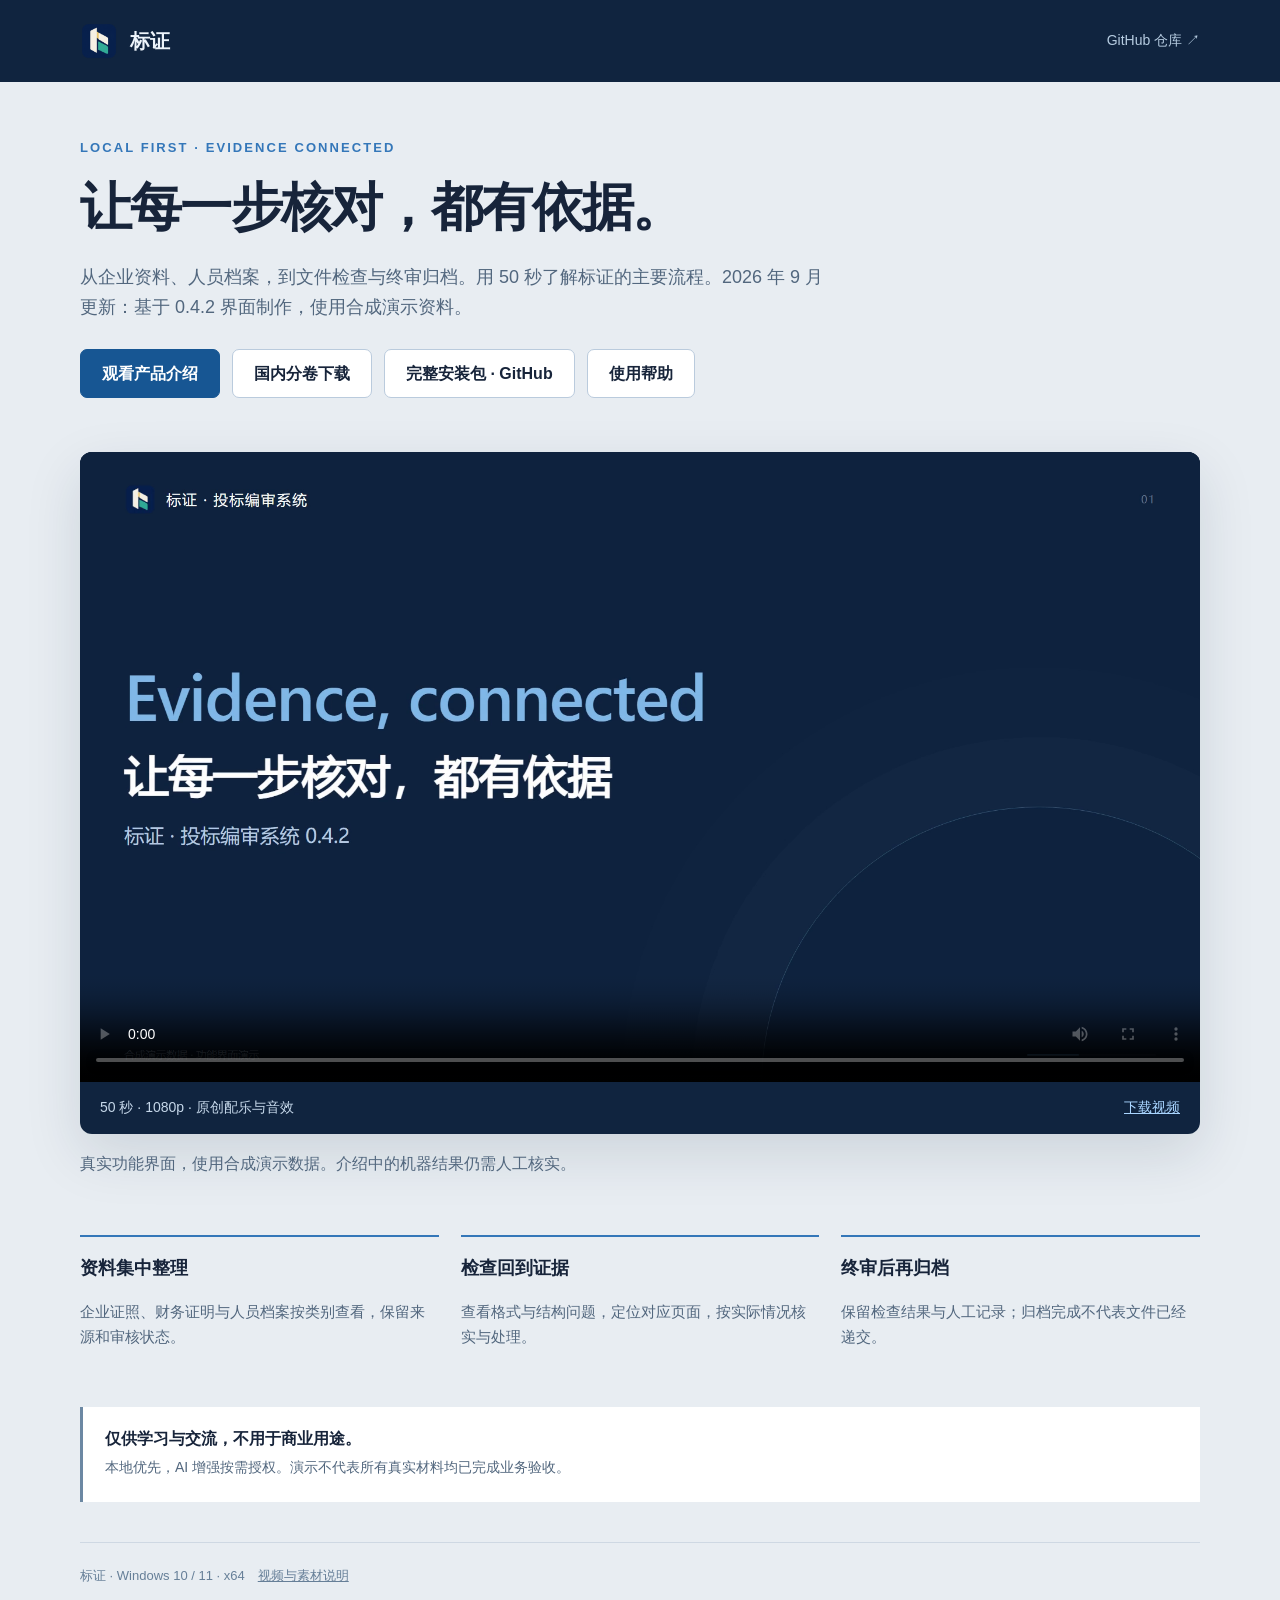
==== index.html @ eac9a033 "docs: refresh 0.4.2 screenshots and branded product video" ====
<!doctype html>
<html lang="zh-CN"><head><meta charset="utf-8"><meta name="viewport" content="width=device-width,initial-scale=1"><meta name="description" content="标证：本地优先的资料整理与质量核对工具。观看50秒产品介绍，了解真实界面与主要流程。"><meta name="theme-color" content="#10243f"><title>标证 · 产品介绍</title><link rel="icon" href="videos/logo.png"><style>
*{box-sizing:border-box}body{margin:0;background:#e8edf2;color:#17243a;font:16px/1.7 "Microsoft YaHei UI","PingFang SC",sans-serif}a{color:inherit}header{background:#10243f;color:#edf4fb}nav,main,footer{width:min(1120px,calc(100% - 40px));margin:auto}nav{display:flex;align-items:center;justify-content:space-between;padding:22px 0;gap:16px}nav strong{display:flex;align-items:center;gap:12px;font-size:20px}nav img{width:38px;height:38px}nav a{font-size:14px;color:#b6cce1;text-decoration:none}.hero{padding:55px 0 28px}.eyebrow{font-size:13px;letter-spacing:.16em;color:#3477b9;font-weight:700}h1{font-size:clamp(30px,5vw,52px);line-height:1.3;letter-spacing:-.035em;margin:15px 0 20px}p{color:#52677e}.hero p{max-width:760px;font-size:18px}.actions{display:flex;flex-wrap:wrap;gap:12px;margin:26px 0}.button{display:inline-block;text-decoration:none;border:1px solid #bacbdd;border-radius:7px;padding:10px 21px;font-weight:600;background:white}.primary{background:#175693;border-color:#175693;color:white}.player{background:#10243f;border-radius:12px;overflow:hidden;box-shadow:0 20px 55px #10243f20}video{display:block;width:100%;aspect-ratio:16/9;background:#10243f}.caption{display:flex;justify-content:space-between;gap:12px;flex-wrap:wrap;padding:14px 20px;color:#c6d8ea;font-size:14px}.caption a{color:#a9d5ff}h2{font-size:24px;margin:0 0 8px}.features{display:grid;grid-template-columns:repeat(3,1fr);gap:22px;padding:42px 0}.features article{border-top:2px solid #3477b9;padding-top:16px}.features h3{font-size:18px;margin:0}.features p{font-size:15px}.notice{background:white;border-left:3px solid #6c88a3;padding:18px 22px;margin-bottom:40px}.notice p{margin:4px 0;font-size:14px}footer{padding:22px 0 35px;border-top:1px solid #ced8e3;font-size:13px;color:#667f98}a:focus-visible,video:focus-visible{outline:3px solid #e6953d;outline-offset:4px}@media(max-width:650px){nav,main,footer{width:calc(100% - 28px)}.hero{padding-top:30px}.features{grid-template-columns:1fr;gap:14px}.caption{padding:12px}.hero p{font-size:16px}.actions .button{padding:9px 15px}nav strong{font-size:18px}}
</style></head><body><header><nav><strong><img src="videos/logo.png" alt="">标证</strong><a href="https://github.com/yaoyouzhong/Bidding-releases">GitHub 仓库 ↗</a></nav></header><main><section class="hero"><div class="eyebrow">LOCAL FIRST · EVIDENCE CONNECTED</div><h1>让每一步核对，都有依据。</h1><p>从企业资料、人员档案，到文件检查与终审归档。用 50 秒了解标证的主要流程。2026 年 9 月更新：基于 0.4.2 界面制作，使用合成演示资料。</p><div class="actions"><a class="button primary" href="#film">观看产品介绍</a><a class="button" href="https://gitee.com/yaoyouzhong/Bidding-releases/releases/tag/v0.4.2">国内分卷下载</a><a class="button" href="https://github.com/yaoyouzhong/Bidding-releases/releases/latest">完整安装包 · GitHub</a><a class="button" href="https://github.com/yaoyouzhong/Bidding-releases/blob/main/HELP.md">使用帮助</a></div></section><section aria-label="产品宣传片" id="film"><div class="player"><video controls playsinline preload="metadata" poster="videos/poster-0.4.2.png" aria-label="标证50秒产品宣传片"><source src="videos/biaoshu-intro-0.4.2.mp4" type="video/mp4">浏览器暂不支持播放，请使用下方下载链接。</video><div class="caption"><span>50 秒 · 1080p · 原创配乐与音效</span><a href="videos/biaoshu-intro-0.4.2.mp4" download>下载视频</a></div></div><p>真实功能界面，使用合成演示数据。介绍中的机器结果仍需人工核实。</p></section><section class="features" aria-label="主要功能"><article><h3>资料集中整理</h3><p>企业证照、财务证明与人员档案按类别查看，保留来源和审核状态。</p></article><article><h3>检查回到证据</h3><p>查看格式与结构问题，定位对应页面，按实际情况核实与处理。</p></article><article><h3>终审后再归档</h3><p>保留检查结果与人工记录；归档完成不代表文件已经递交。</p></article></section><aside class="notice"><strong>仅供学习与交流，不用于商业用途。</strong><p>本地优先，AI 增强按需授权。演示不代表所有真实材料均已完成业务验收。</p></aside></main><footer>标证 · Windows 10 / 11 · x64　<a href="videos/SOURCES.md">视频与素材说明</a></footer></body></html>
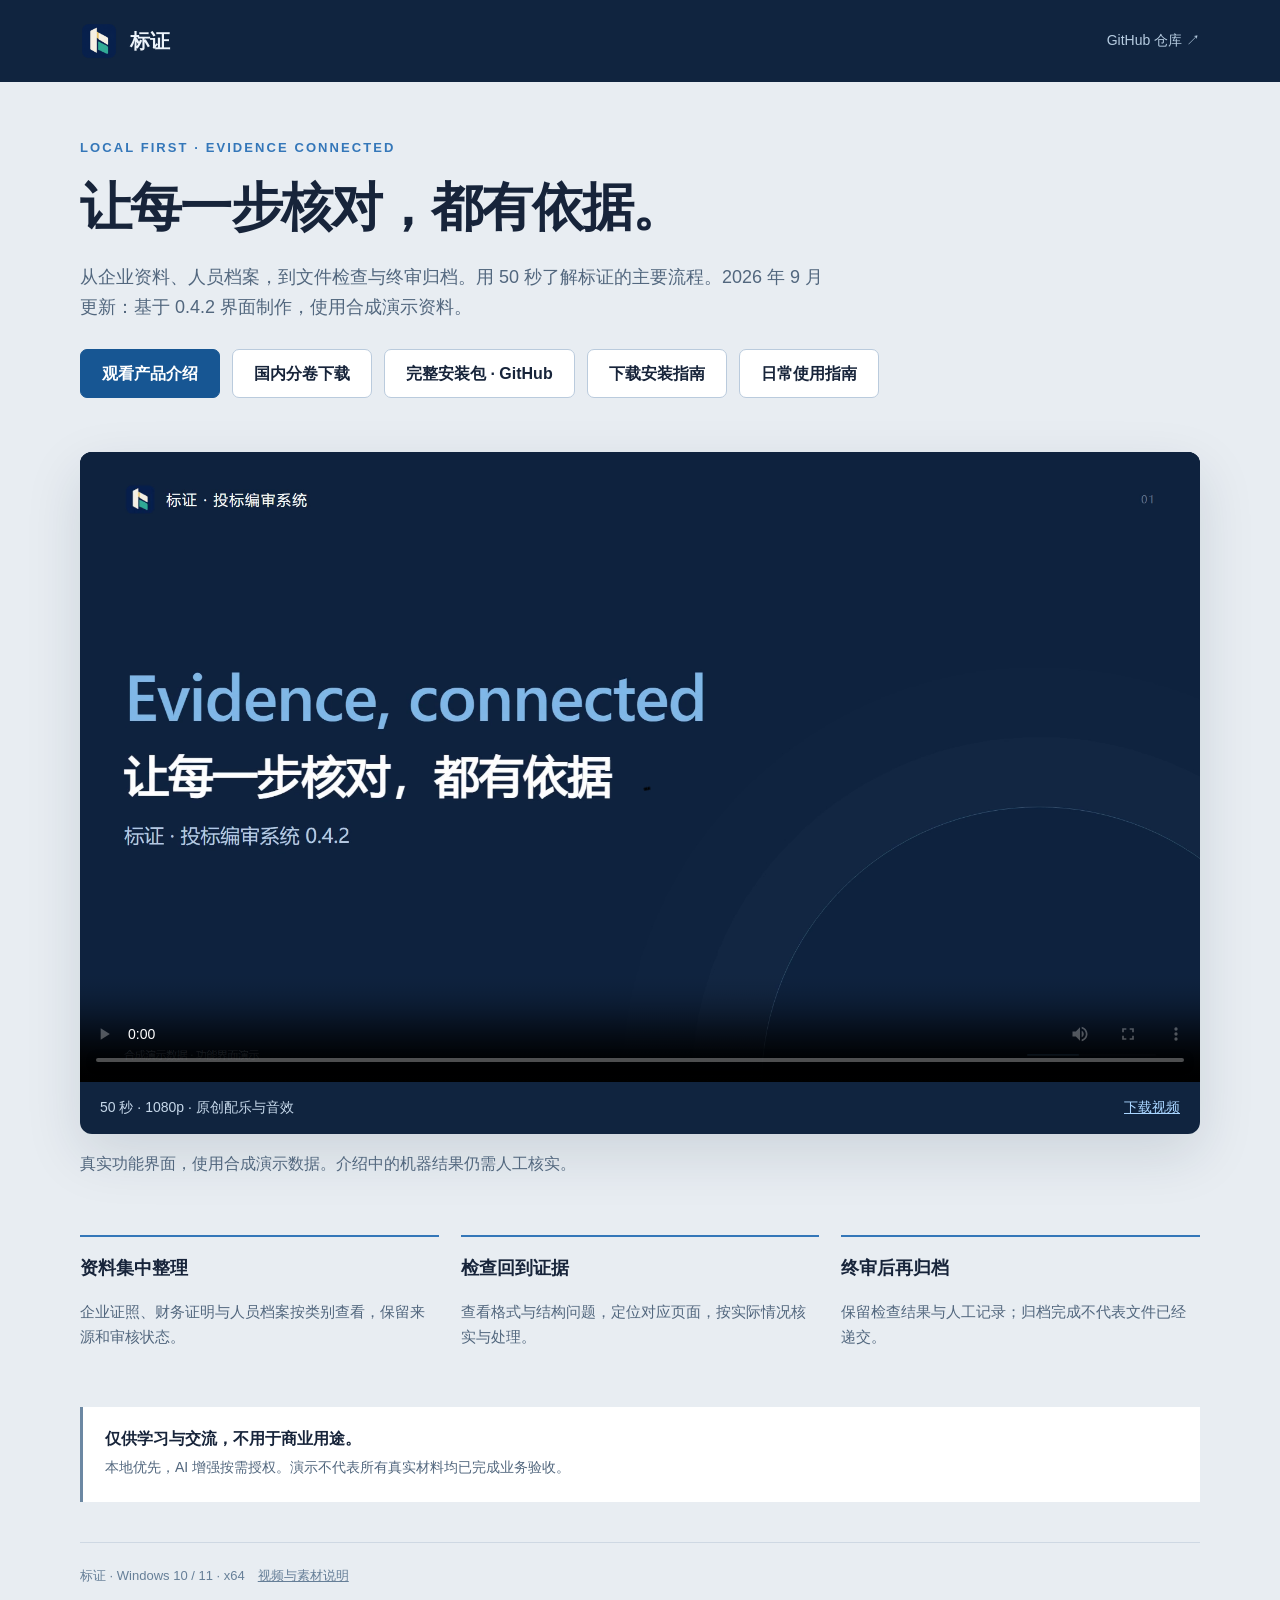
==== commit 2d2daa00: "docs: add illustrated installation and daily-use guides" ====
--- a/index.html
+++ b/index.html
@@ -1,4 +1,4 @@
 <!doctype html>
 <html lang="zh-CN"><head><meta charset="utf-8"><meta name="viewport" content="width=device-width,initial-scale=1"><meta name="description" content="标证：本地优先的资料整理与质量核对工具。观看50秒产品介绍，了解真实界面与主要流程。"><meta name="theme-color" content="#10243f"><title>标证 · 产品介绍</title><link rel="icon" href="videos/logo.png"><style>
 *{box-sizing:border-box}body{margin:0;background:#e8edf2;color:#17243a;font:16px/1.7 "Microsoft YaHei UI","PingFang SC",sans-serif}a{color:inherit}header{background:#10243f;color:#edf4fb}nav,main,footer{width:min(1120px,calc(100% - 40px));margin:auto}nav{display:flex;align-items:center;justify-content:space-between;padding:22px 0;gap:16px}nav strong{display:flex;align-items:center;gap:12px;font-size:20px}nav img{width:38px;height:38px}nav a{font-size:14px;color:#b6cce1;text-decoration:none}.hero{padding:55px 0 28px}.eyebrow{font-size:13px;letter-spacing:.16em;color:#3477b9;font-weight:700}h1{font-size:clamp(30px,5vw,52px);line-height:1.3;letter-spacing:-.035em;margin:15px 0 20px}p{color:#52677e}.hero p{max-width:760px;font-size:18px}.actions{display:flex;flex-wrap:wrap;gap:12px;margin:26px 0}.button{display:inline-block;text-decoration:none;border:1px solid #bacbdd;border-radius:7px;padding:10px 21px;font-weight:600;background:white}.primary{background:#175693;border-color:#175693;color:white}.player{background:#10243f;border-radius:12px;overflow:hidden;box-shadow:0 20px 55px #10243f20}video{display:block;width:100%;aspect-ratio:16/9;background:#10243f}.caption{display:flex;justify-content:space-between;gap:12px;flex-wrap:wrap;padding:14px 20px;color:#c6d8ea;font-size:14px}.caption a{color:#a9d5ff}h2{font-size:24px;margin:0 0 8px}.features{display:grid;grid-template-columns:repeat(3,1fr);gap:22px;padding:42px 0}.features article{border-top:2px solid #3477b9;padding-top:16px}.features h3{font-size:18px;margin:0}.features p{font-size:15px}.notice{background:white;border-left:3px solid #6c88a3;padding:18px 22px;margin-bottom:40px}.notice p{margin:4px 0;font-size:14px}footer{padding:22px 0 35px;border-top:1px solid #ced8e3;font-size:13px;color:#667f98}a:focus-visible,video:focus-visible{outline:3px solid #e6953d;outline-offset:4px}@media(max-width:650px){nav,main,footer{width:calc(100% - 28px)}.hero{padding-top:30px}.features{grid-template-columns:1fr;gap:14px}.caption{padding:12px}.hero p{font-size:16px}.actions .button{padding:9px 15px}nav strong{font-size:18px}}
-</style></head><body><header><nav><strong><img src="videos/logo.png" alt="">标证</strong><a href="https://github.com/yaoyouzhong/Bidding-releases">GitHub 仓库 ↗</a></nav></header><main><section class="hero"><div class="eyebrow">LOCAL FIRST · EVIDENCE CONNECTED</div><h1>让每一步核对，都有依据。</h1><p>从企业资料、人员档案，到文件检查与终审归档。用 50 秒了解标证的主要流程。2026 年 9 月更新：基于 0.4.2 界面制作，使用合成演示资料。</p><div class="actions"><a class="button primary" href="#film">观看产品介绍</a><a class="button" href="https://gitee.com/yaoyouzhong/Bidding-releases/releases/tag/v0.4.2">国内分卷下载</a><a class="button" href="https://github.com/yaoyouzhong/Bidding-releases/releases/latest">完整安装包 · GitHub</a><a class="button" href="https://github.com/yaoyouzhong/Bidding-releases/blob/main/HELP.md">使用帮助</a></div></section><section aria-label="产品宣传片" id="film"><div class="player"><video controls playsinline preload="metadata" poster="videos/poster-0.4.2.png" aria-label="标证50秒产品宣传片"><source src="videos/biaoshu-intro-0.4.2.mp4" type="video/mp4">浏览器暂不支持播放，请使用下方下载链接。</video><div class="caption"><span>50 秒 · 1080p · 原创配乐与音效</span><a href="videos/biaoshu-intro-0.4.2.mp4" download>下载视频</a></div></div><p>真实功能界面，使用合成演示数据。介绍中的机器结果仍需人工核实。</p></section><section class="features" aria-label="主要功能"><article><h3>资料集中整理</h3><p>企业证照、财务证明与人员档案按类别查看，保留来源和审核状态。</p></article><article><h3>检查回到证据</h3><p>查看格式与结构问题，定位对应页面，按实际情况核实与处理。</p></article><article><h3>终审后再归档</h3><p>保留检查结果与人工记录；归档完成不代表文件已经递交。</p></article></section><aside class="notice"><strong>仅供学习与交流，不用于商业用途。</strong><p>本地优先，AI 增强按需授权。演示不代表所有真实材料均已完成业务验收。</p></aside></main><footer>标证 · Windows 10 / 11 · x64　<a href="videos/SOURCES.md">视频与素材说明</a></footer></body></html>+</style></head><body><header><nav><strong><img src="videos/logo.png" alt="">标证</strong><a href="https://github.com/yaoyouzhong/Bidding-releases">GitHub 仓库 ↗</a></nav></header><main><section class="hero"><div class="eyebrow">LOCAL FIRST · EVIDENCE CONNECTED</div><h1>让每一步核对，都有依据。</h1><p>从企业资料、人员档案，到文件检查与终审归档。用 50 秒了解标证的主要流程。2026 年 9 月更新：基于 0.4.2 界面制作，使用合成演示资料。</p><div class="actions"><a class="button primary" href="#film">观看产品介绍</a><a class="button" href="https://gitee.com/yaoyouzhong/Bidding-releases/releases/tag/v0.4.2">国内分卷下载</a><a class="button" href="https://github.com/yaoyouzhong/Bidding-releases/releases/latest">完整安装包 · GitHub</a><a class="button" href="guides/installation-guide.html">下载安装指南</a><a class="button" href="guides/daily-use-guide.html">日常使用指南</a></div></section><section aria-label="产品宣传片" id="film"><div class="player"><video controls playsinline preload="metadata" poster="videos/poster-0.4.2.png" aria-label="标证50秒产品宣传片"><source src="videos/biaoshu-intro-0.4.2.mp4" type="video/mp4">浏览器暂不支持播放，请使用下方下载链接。</video><div class="caption"><span>50 秒 · 1080p · 原创配乐与音效</span><a href="videos/biaoshu-intro-0.4.2.mp4" download>下载视频</a></div></div><p>真实功能界面，使用合成演示数据。介绍中的机器结果仍需人工核实。</p></section><section class="features" aria-label="主要功能"><article><h3>资料集中整理</h3><p>企业证照、财务证明与人员档案按类别查看，保留来源和审核状态。</p></article><article><h3>检查回到证据</h3><p>查看格式与结构问题，定位对应页面，按实际情况核实与处理。</p></article><article><h3>终审后再归档</h3><p>保留检查结果与人工记录；归档完成不代表文件已经递交。</p></article></section><aside class="notice"><strong>仅供学习与交流，不用于商业用途。</strong><p>本地优先，AI 增强按需授权。演示不代表所有真实材料均已完成业务验收。</p></aside></main><footer>标证 · Windows 10 / 11 · x64　<a href="videos/SOURCES.md">视频与素材说明</a></footer></body></html>
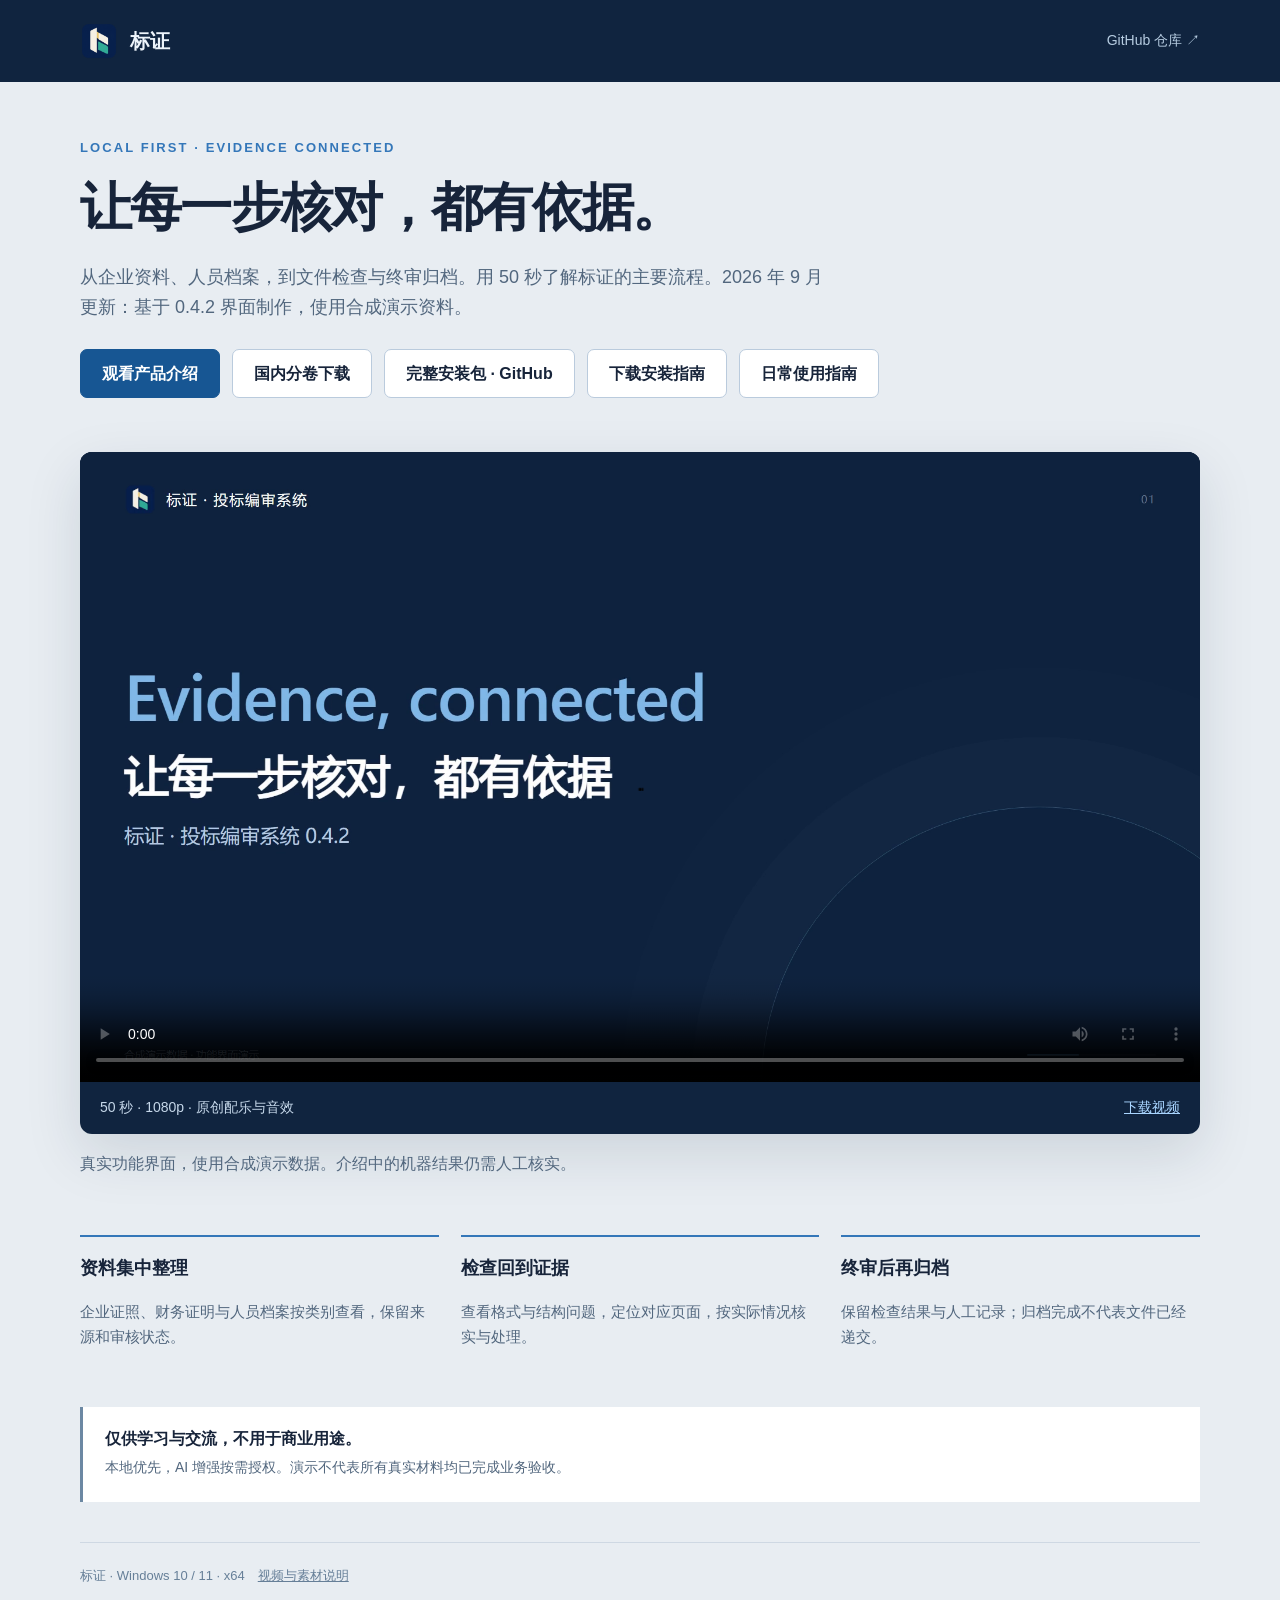
==== commit ad82b00d: "docs: point manual installation to v0.4.3" ====
--- a/index.html
+++ b/index.html
@@ -1,4 +1,4 @@
 <!doctype html>
 <html lang="zh-CN"><head><meta charset="utf-8"><meta name="viewport" content="width=device-width,initial-scale=1"><meta name="description" content="标证：本地优先的资料整理与质量核对工具。观看50秒产品介绍，了解真实界面与主要流程。"><meta name="theme-color" content="#10243f"><title>标证 · 产品介绍</title><link rel="icon" href="videos/logo.png"><style>
 *{box-sizing:border-box}body{margin:0;background:#e8edf2;color:#17243a;font:16px/1.7 "Microsoft YaHei UI","PingFang SC",sans-serif}a{color:inherit}header{background:#10243f;color:#edf4fb}nav,main,footer{width:min(1120px,calc(100% - 40px));margin:auto}nav{display:flex;align-items:center;justify-content:space-between;padding:22px 0;gap:16px}nav strong{display:flex;align-items:center;gap:12px;font-size:20px}nav img{width:38px;height:38px}nav a{font-size:14px;color:#b6cce1;text-decoration:none}.hero{padding:55px 0 28px}.eyebrow{font-size:13px;letter-spacing:.16em;color:#3477b9;font-weight:700}h1{font-size:clamp(30px,5vw,52px);line-height:1.3;letter-spacing:-.035em;margin:15px 0 20px}p{color:#52677e}.hero p{max-width:760px;font-size:18px}.actions{display:flex;flex-wrap:wrap;gap:12px;margin:26px 0}.button{display:inline-block;text-decoration:none;border:1px solid #bacbdd;border-radius:7px;padding:10px 21px;font-weight:600;background:white}.primary{background:#175693;border-color:#175693;color:white}.player{background:#10243f;border-radius:12px;overflow:hidden;box-shadow:0 20px 55px #10243f20}video{display:block;width:100%;aspect-ratio:16/9;background:#10243f}.caption{display:flex;justify-content:space-between;gap:12px;flex-wrap:wrap;padding:14px 20px;color:#c6d8ea;font-size:14px}.caption a{color:#a9d5ff}h2{font-size:24px;margin:0 0 8px}.features{display:grid;grid-template-columns:repeat(3,1fr);gap:22px;padding:42px 0}.features article{border-top:2px solid #3477b9;padding-top:16px}.features h3{font-size:18px;margin:0}.features p{font-size:15px}.notice{background:white;border-left:3px solid #6c88a3;padding:18px 22px;margin-bottom:40px}.notice p{margin:4px 0;font-size:14px}footer{padding:22px 0 35px;border-top:1px solid #ced8e3;font-size:13px;color:#667f98}a:focus-visible,video:focus-visible{outline:3px solid #e6953d;outline-offset:4px}@media(max-width:650px){nav,main,footer{width:calc(100% - 28px)}.hero{padding-top:30px}.features{grid-template-columns:1fr;gap:14px}.caption{padding:12px}.hero p{font-size:16px}.actions .button{padding:9px 15px}nav strong{font-size:18px}}
-</style></head><body><header><nav><strong><img src="videos/logo.png" alt="">标证</strong><a href="https://github.com/yaoyouzhong/Bidding-releases">GitHub 仓库 ↗</a></nav></header><main><section class="hero"><div class="eyebrow">LOCAL FIRST · EVIDENCE CONNECTED</div><h1>让每一步核对，都有依据。</h1><p>从企业资料、人员档案，到文件检查与终审归档。用 50 秒了解标证的主要流程。2026 年 9 月更新：基于 0.4.2 界面制作，使用合成演示资料。</p><div class="actions"><a class="button primary" href="#film">观看产品介绍</a><a class="button" href="https://gitee.com/yaoyouzhong/Bidding-releases/releases/tag/v0.4.2">国内分卷下载</a><a class="button" href="https://github.com/yaoyouzhong/Bidding-releases/releases/latest">完整安装包 · GitHub</a><a class="button" href="guides/installation-guide.html">下载安装指南</a><a class="button" href="guides/daily-use-guide.html">日常使用指南</a></div></section><section aria-label="产品宣传片" id="film"><div class="player"><video controls playsinline preload="metadata" poster="videos/poster-0.4.2.png" aria-label="标证50秒产品宣传片"><source src="videos/biaoshu-intro-0.4.2.mp4" type="video/mp4">浏览器暂不支持播放，请使用下方下载链接。</video><div class="caption"><span>50 秒 · 1080p · 原创配乐与音效</span><a href="videos/biaoshu-intro-0.4.2.mp4" download>下载视频</a></div></div><p>真实功能界面，使用合成演示数据。介绍中的机器结果仍需人工核实。</p></section><section class="features" aria-label="主要功能"><article><h3>资料集中整理</h3><p>企业证照、财务证明与人员档案按类别查看，保留来源和审核状态。</p></article><article><h3>检查回到证据</h3><p>查看格式与结构问题，定位对应页面，按实际情况核实与处理。</p></article><article><h3>终审后再归档</h3><p>保留检查结果与人工记录；归档完成不代表文件已经递交。</p></article></section><aside class="notice"><strong>仅供学习与交流，不用于商业用途。</strong><p>本地优先，AI 增强按需授权。演示不代表所有真实材料均已完成业务验收。</p></aside></main><footer>标证 · Windows 10 / 11 · x64　<a href="videos/SOURCES.md">视频与素材说明</a></footer></body></html>+</style></head><body><header><nav><strong><img src="videos/logo.png" alt="">标证</strong><a href="https://github.com/yaoyouzhong/Bidding-releases">GitHub 仓库 ↗</a></nav></header><main><section class="hero"><div class="eyebrow">LOCAL FIRST · EVIDENCE CONNECTED</div><h1>让每一步核对，都有依据。</h1><p>从企业资料、人员档案，到文件检查与终审归档。用 50 秒了解标证的主要流程。2026 年 9 月更新：基于 0.4.2 界面制作，使用合成演示资料。</p><div class="actions"><a class="button primary" href="#film">观看产品介绍</a><a class="button" href="https://gitee.com/yaoyouzhong/Bidding-releases/releases/tag/v0.4.3">国内分卷下载</a><a class="button" href="https://github.com/yaoyouzhong/Bidding-releases/releases/latest">完整安装包 · GitHub</a><a class="button" href="guides/installation-guide.html">下载安装指南</a><a class="button" href="guides/daily-use-guide.html">日常使用指南</a></div></section><section aria-label="产品宣传片" id="film"><div class="player"><video controls playsinline preload="metadata" poster="videos/poster-0.4.2.png" aria-label="标证50秒产品宣传片"><source src="videos/biaoshu-intro-0.4.2.mp4" type="video/mp4">浏览器暂不支持播放，请使用下方下载链接。</video><div class="caption"><span>50 秒 · 1080p · 原创配乐与音效</span><a href="videos/biaoshu-intro-0.4.2.mp4" download>下载视频</a></div></div><p>真实功能界面，使用合成演示数据。介绍中的机器结果仍需人工核实。</p></section><section class="features" aria-label="主要功能"><article><h3>资料集中整理</h3><p>企业证照、财务证明与人员档案按类别查看，保留来源和审核状态。</p></article><article><h3>检查回到证据</h3><p>查看格式与结构问题，定位对应页面，按实际情况核实与处理。</p></article><article><h3>终审后再归档</h3><p>保留检查结果与人工记录；归档完成不代表文件已经递交。</p></article></section><aside class="notice"><strong>仅供学习与交流，不用于商业用途。</strong><p>本地优先，AI 增强按需授权。演示不代表所有真实材料均已完成业务验收。</p></aside></main><footer>标证 · Windows 10 / 11 · x64　<a href="videos/SOURCES.md">视频与素材说明</a></footer></body></html>
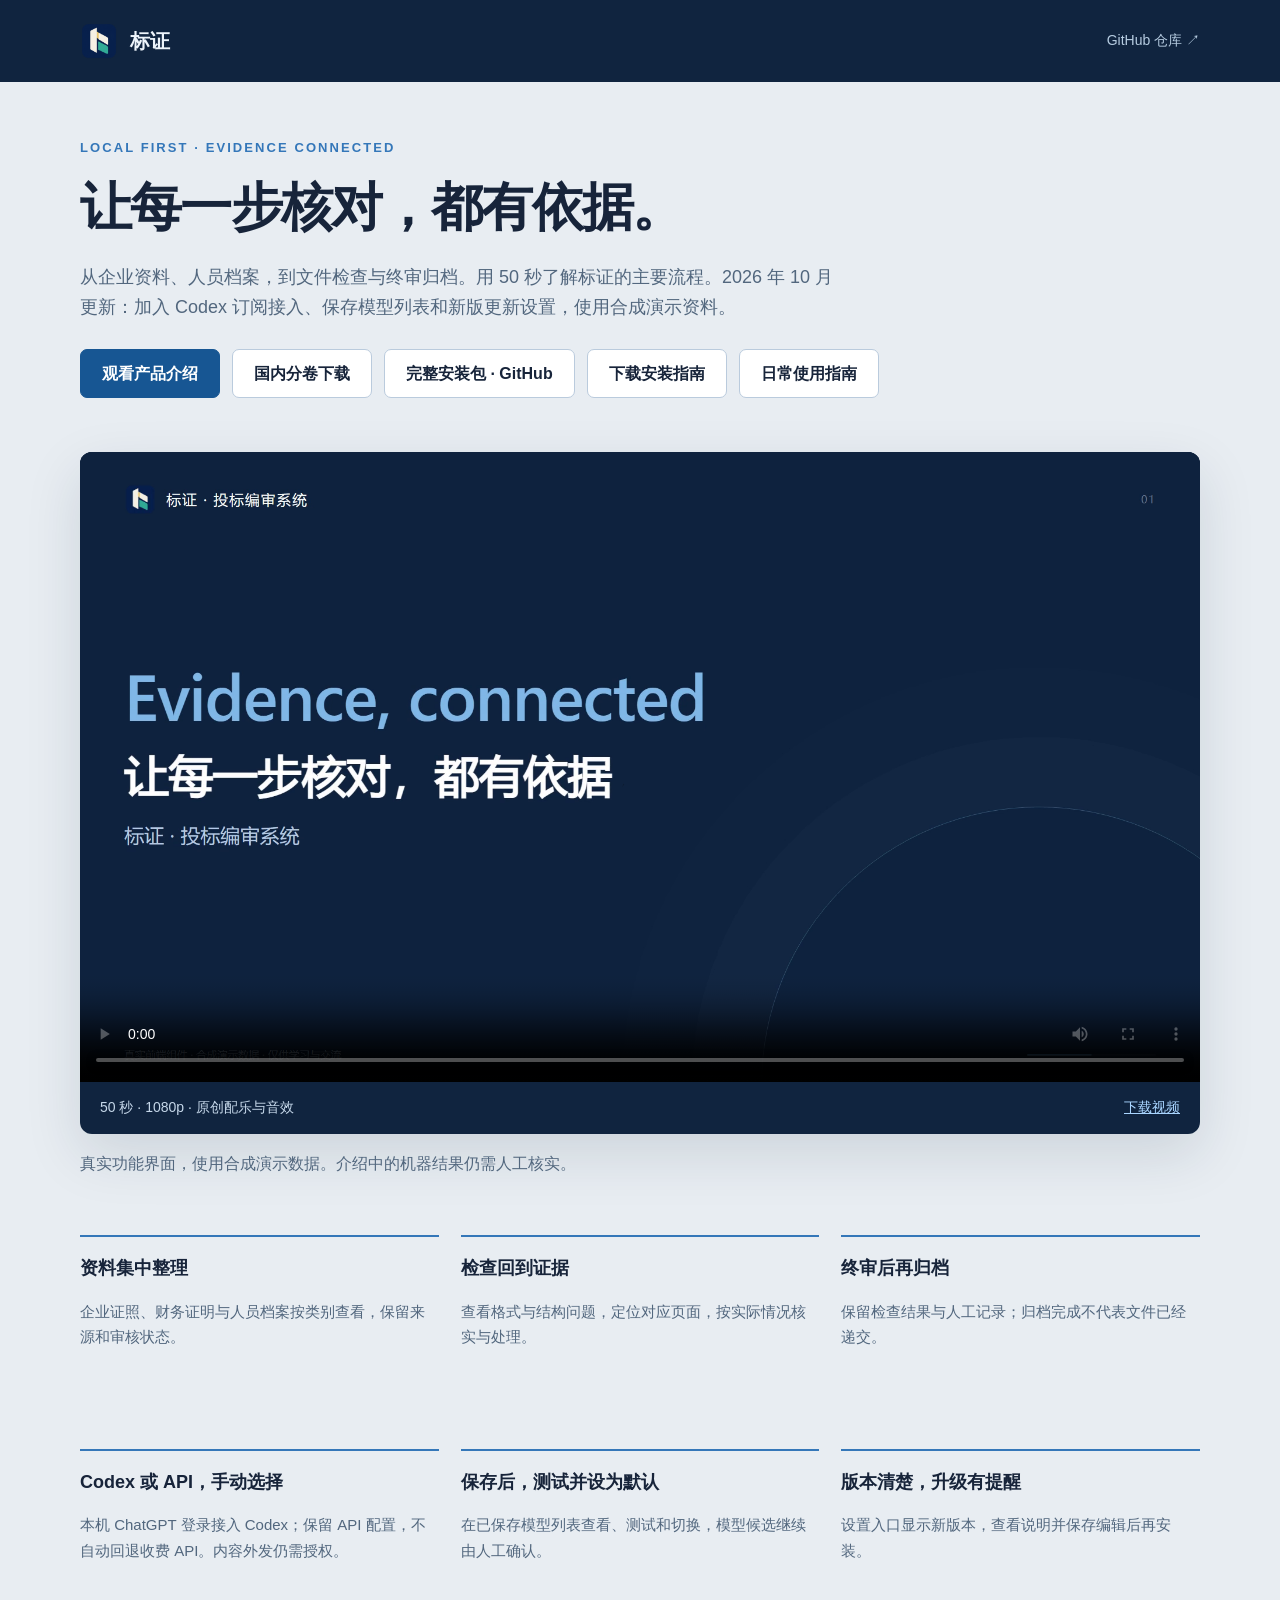
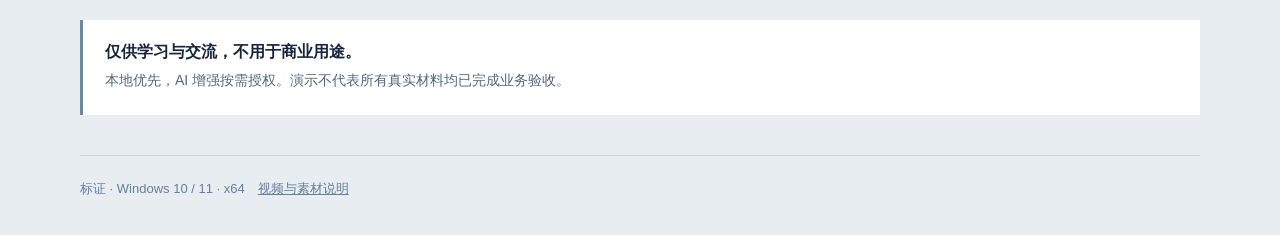
==== commit aac813a6: "docs: publish 0.4.6 guides, Codex screenshots and overview" ====
--- a/index.html
+++ b/index.html
@@ -1,4 +1,4 @@
 <!doctype html>
 <html lang="zh-CN"><head><meta charset="utf-8"><meta name="viewport" content="width=device-width,initial-scale=1"><meta name="description" content="标证：本地优先的资料整理与质量核对工具。观看50秒产品介绍，了解真实界面与主要流程。"><meta name="theme-color" content="#10243f"><title>标证 · 产品介绍</title><link rel="icon" href="videos/logo.png"><style>
 *{box-sizing:border-box}body{margin:0;background:#e8edf2;color:#17243a;font:16px/1.7 "Microsoft YaHei UI","PingFang SC",sans-serif}a{color:inherit}header{background:#10243f;color:#edf4fb}nav,main,footer{width:min(1120px,calc(100% - 40px));margin:auto}nav{display:flex;align-items:center;justify-content:space-between;padding:22px 0;gap:16px}nav strong{display:flex;align-items:center;gap:12px;font-size:20px}nav img{width:38px;height:38px}nav a{font-size:14px;color:#b6cce1;text-decoration:none}.hero{padding:55px 0 28px}.eyebrow{font-size:13px;letter-spacing:.16em;color:#3477b9;font-weight:700}h1{font-size:clamp(30px,5vw,52px);line-height:1.3;letter-spacing:-.035em;margin:15px 0 20px}p{color:#52677e}.hero p{max-width:760px;font-size:18px}.actions{display:flex;flex-wrap:wrap;gap:12px;margin:26px 0}.button{display:inline-block;text-decoration:none;border:1px solid #bacbdd;border-radius:7px;padding:10px 21px;font-weight:600;background:white}.primary{background:#175693;border-color:#175693;color:white}.player{background:#10243f;border-radius:12px;overflow:hidden;box-shadow:0 20px 55px #10243f20}video{display:block;width:100%;aspect-ratio:16/9;background:#10243f}.caption{display:flex;justify-content:space-between;gap:12px;flex-wrap:wrap;padding:14px 20px;color:#c6d8ea;font-size:14px}.caption a{color:#a9d5ff}h2{font-size:24px;margin:0 0 8px}.features{display:grid;grid-template-columns:repeat(3,1fr);gap:22px;padding:42px 0}.features article{border-top:2px solid #3477b9;padding-top:16px}.features h3{font-size:18px;margin:0}.features p{font-size:15px}.notice{background:white;border-left:3px solid #6c88a3;padding:18px 22px;margin-bottom:40px}.notice p{margin:4px 0;font-size:14px}footer{padding:22px 0 35px;border-top:1px solid #ced8e3;font-size:13px;color:#667f98}a:focus-visible,video:focus-visible{outline:3px solid #e6953d;outline-offset:4px}@media(max-width:650px){nav,main,footer{width:calc(100% - 28px)}.hero{padding-top:30px}.features{grid-template-columns:1fr;gap:14px}.caption{padding:12px}.hero p{font-size:16px}.actions .button{padding:9px 15px}nav strong{font-size:18px}}
-</style></head><body><header><nav><strong><img src="videos/logo.png" alt="">标证</strong><a href="https://github.com/yaoyouzhong/Bidding-releases">GitHub 仓库 ↗</a></nav></header><main><section class="hero"><div class="eyebrow">LOCAL FIRST · EVIDENCE CONNECTED</div><h1>让每一步核对，都有依据。</h1><p>从企业资料、人员档案，到文件检查与终审归档。用 50 秒了解标证的主要流程。2026 年 9 月更新：基于 0.4.2 界面制作，使用合成演示资料。</p><div class="actions"><a class="button primary" href="#film">观看产品介绍</a><a class="button" href="https://gitee.com/yaoyouzhong/Bidding-releases/releases/tag/v0.4.3">国内分卷下载</a><a class="button" href="https://github.com/yaoyouzhong/Bidding-releases/releases/latest">完整安装包 · GitHub</a><a class="button" href="guides/installation-guide.html">下载安装指南</a><a class="button" href="guides/daily-use-guide.html">日常使用指南</a></div></section><section aria-label="产品宣传片" id="film"><div class="player"><video controls playsinline preload="metadata" poster="videos/poster-0.4.2.png" aria-label="标证50秒产品宣传片"><source src="videos/biaoshu-intro-0.4.2.mp4" type="video/mp4">浏览器暂不支持播放，请使用下方下载链接。</video><div class="caption"><span>50 秒 · 1080p · 原创配乐与音效</span><a href="videos/biaoshu-intro-0.4.2.mp4" download>下载视频</a></div></div><p>真实功能界面，使用合成演示数据。介绍中的机器结果仍需人工核实。</p></section><section class="features" aria-label="主要功能"><article><h3>资料集中整理</h3><p>企业证照、财务证明与人员档案按类别查看，保留来源和审核状态。</p></article><article><h3>检查回到证据</h3><p>查看格式与结构问题，定位对应页面，按实际情况核实与处理。</p></article><article><h3>终审后再归档</h3><p>保留检查结果与人工记录；归档完成不代表文件已经递交。</p></article></section><aside class="notice"><strong>仅供学习与交流，不用于商业用途。</strong><p>本地优先，AI 增强按需授权。演示不代表所有真实材料均已完成业务验收。</p></aside></main><footer>标证 · Windows 10 / 11 · x64　<a href="videos/SOURCES.md">视频与素材说明</a></footer></body></html>+</style></head><body><header><nav><strong><img src="videos/logo.png" alt="">标证</strong><a href="https://github.com/yaoyouzhong/Bidding-releases">GitHub 仓库 ↗</a></nav></header><main><section class="hero"><div class="eyebrow">LOCAL FIRST · EVIDENCE CONNECTED</div><h1>让每一步核对，都有依据。</h1><p>从企业资料、人员档案，到文件检查与终审归档。用 50 秒了解标证的主要流程。2026 年 10 月更新：加入 Codex 订阅接入、保存模型列表和新版更新设置，使用合成演示资料。</p><div class="actions"><a class="button primary" href="#film">观看产品介绍</a><a class="button" href="https://gitee.com/yaoyouzhong/Bidding-releases/releases/tag/v0.4.6">国内分卷下载</a><a class="button" href="https://github.com/yaoyouzhong/Bidding-releases/releases/latest">完整安装包 · GitHub</a><a class="button" href="guides/installation-guide.html">下载安装指南</a><a class="button" href="guides/daily-use-guide.html">日常使用指南</a></div></section><section aria-label="产品宣传片" id="film"><div class="player"><video controls playsinline preload="metadata" poster="videos/poster-0.4.6.png" aria-label="标证50秒产品宣传片"><source src="videos/biaoshu-intro-0.4.6.mp4" type="video/mp4">浏览器暂不支持播放，请使用下方下载链接。</video><div class="caption"><span>50 秒 · 1080p · 原创配乐与音效</span><a href="videos/biaoshu-intro-0.4.6.mp4" download>下载视频</a></div></div><p>真实功能界面，使用合成演示数据。介绍中的机器结果仍需人工核实。</p></section><section class="features" aria-label="主要功能"><article><h3>资料集中整理</h3><p>企业证照、财务证明与人员档案按类别查看，保留来源和审核状态。</p></article><article><h3>检查回到证据</h3><p>查看格式与结构问题，定位对应页面，按实际情况核实与处理。</p></article><article><h3>终审后再归档</h3><p>保留检查结果与人工记录；归档完成不代表文件已经递交。</p></article></section><section class="features" aria-label="0.4.6更新"><article><h3>Codex 或 API，手动选择</h3><p>本机 ChatGPT 登录接入 Codex；保留 API 配置，不自动回退收费 API。内容外发仍需授权。</p></article><article><h3>保存后，测试并设为默认</h3><p>在已保存模型列表查看、测试和切换，模型候选继续由人工确认。</p></article><article><h3>版本清楚，升级有提醒</h3><p>设置入口显示新版本，查看说明并保存编辑后再安装。</p></article></section><aside class="notice"><strong>仅供学习与交流，不用于商业用途。</strong><p>本地优先，AI 增强按需授权。演示不代表所有真实材料均已完成业务验收。</p></aside></main><footer>标证 · Windows 10 / 11 · x64　<a href="videos/SOURCES.md">视频与素材说明</a></footer></body></html>
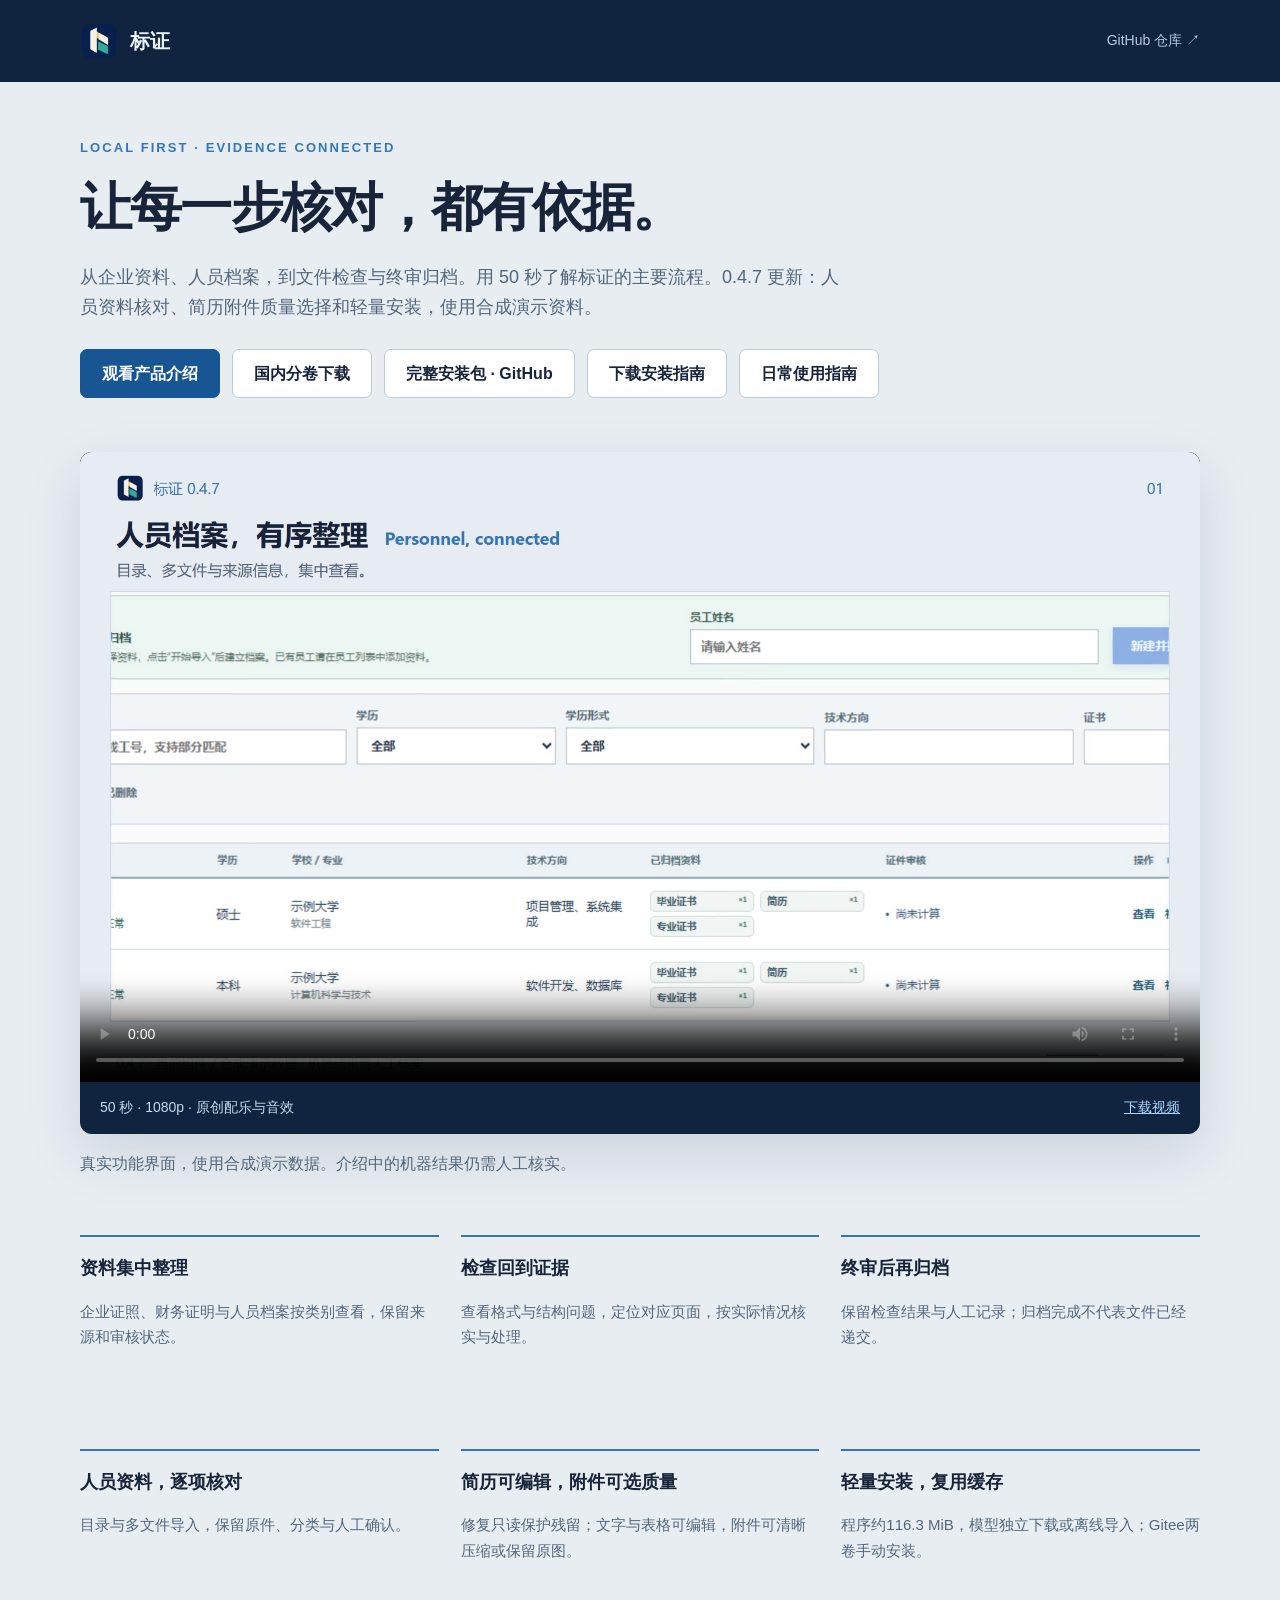
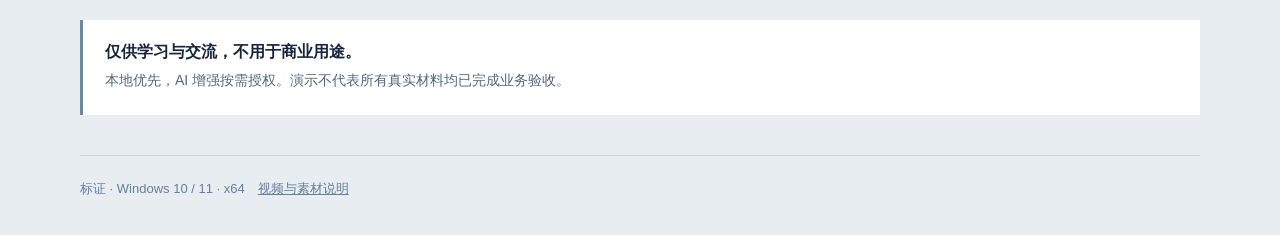
==== commit e320f6ce: "docs: publish verified 0.4.7 fixes, guides and media" ====
--- a/index.html
+++ b/index.html
@@ -1,4 +1,4 @@
-<!doctype html>
-<html lang="zh-CN"><head><meta charset="utf-8"><meta name="viewport" content="width=device-width,initial-scale=1"><meta name="description" content="标证：本地优先的资料整理与质量核对工具。观看50秒产品介绍，了解真实界面与主要流程。"><meta name="theme-color" content="#10243f"><title>标证 · 产品介绍</title><link rel="icon" href="videos/logo.png"><style>
-*{box-sizing:border-box}body{margin:0;background:#e8edf2;color:#17243a;font:16px/1.7 "Microsoft YaHei UI","PingFang SC",sans-serif}a{color:inherit}header{background:#10243f;color:#edf4fb}nav,main,footer{width:min(1120px,calc(100% - 40px));margin:auto}nav{display:flex;align-items:center;justify-content:space-between;padding:22px 0;gap:16px}nav strong{display:flex;align-items:center;gap:12px;font-size:20px}nav img{width:38px;height:38px}nav a{font-size:14px;color:#b6cce1;text-decoration:none}.hero{padding:55px 0 28px}.eyebrow{font-size:13px;letter-spacing:.16em;color:#3477b9;font-weight:700}h1{font-size:clamp(30px,5vw,52px);line-height:1.3;letter-spacing:-.035em;margin:15px 0 20px}p{color:#52677e}.hero p{max-width:760px;font-size:18px}.actions{display:flex;flex-wrap:wrap;gap:12px;margin:26px 0}.button{display:inline-block;text-decoration:none;border:1px solid #bacbdd;border-radius:7px;padding:10px 21px;font-weight:600;background:white}.primary{background:#175693;border-color:#175693;color:white}.player{background:#10243f;border-radius:12px;overflow:hidden;box-shadow:0 20px 55px #10243f20}video{display:block;width:100%;aspect-ratio:16/9;background:#10243f}.caption{display:flex;justify-content:space-between;gap:12px;flex-wrap:wrap;padding:14px 20px;color:#c6d8ea;font-size:14px}.caption a{color:#a9d5ff}h2{font-size:24px;margin:0 0 8px}.features{display:grid;grid-template-columns:repeat(3,1fr);gap:22px;padding:42px 0}.features article{border-top:2px solid #3477b9;padding-top:16px}.features h3{font-size:18px;margin:0}.features p{font-size:15px}.notice{background:white;border-left:3px solid #6c88a3;padding:18px 22px;margin-bottom:40px}.notice p{margin:4px 0;font-size:14px}footer{padding:22px 0 35px;border-top:1px solid #ced8e3;font-size:13px;color:#667f98}a:focus-visible,video:focus-visible{outline:3px solid #e6953d;outline-offset:4px}@media(max-width:650px){nav,main,footer{width:calc(100% - 28px)}.hero{padding-top:30px}.features{grid-template-columns:1fr;gap:14px}.caption{padding:12px}.hero p{font-size:16px}.actions .button{padding:9px 15px}nav strong{font-size:18px}}
-</style></head><body><header><nav><strong><img src="videos/logo.png" alt="">标证</strong><a href="https://github.com/yaoyouzhong/Bidding-releases">GitHub 仓库 ↗</a></nav></header><main><section class="hero"><div class="eyebrow">LOCAL FIRST · EVIDENCE CONNECTED</div><h1>让每一步核对，都有依据。</h1><p>从企业资料、人员档案，到文件检查与终审归档。用 50 秒了解标证的主要流程。2026 年 10 月更新：加入 Codex 订阅接入、保存模型列表和新版更新设置，使用合成演示资料。</p><div class="actions"><a class="button primary" href="#film">观看产品介绍</a><a class="button" href="https://gitee.com/yaoyouzhong/Bidding-releases/releases/tag/v0.4.6">国内分卷下载</a><a class="button" href="https://github.com/yaoyouzhong/Bidding-releases/releases/latest">完整安装包 · GitHub</a><a class="button" href="guides/installation-guide.html">下载安装指南</a><a class="button" href="guides/daily-use-guide.html">日常使用指南</a></div></section><section aria-label="产品宣传片" id="film"><div class="player"><video controls playsinline preload="metadata" poster="videos/poster-0.4.6.png" aria-label="标证50秒产品宣传片"><source src="videos/biaoshu-intro-0.4.6.mp4" type="video/mp4">浏览器暂不支持播放，请使用下方下载链接。</video><div class="caption"><span>50 秒 · 1080p · 原创配乐与音效</span><a href="videos/biaoshu-intro-0.4.6.mp4" download>下载视频</a></div></div><p>真实功能界面，使用合成演示数据。介绍中的机器结果仍需人工核实。</p></section><section class="features" aria-label="主要功能"><article><h3>资料集中整理</h3><p>企业证照、财务证明与人员档案按类别查看，保留来源和审核状态。</p></article><article><h3>检查回到证据</h3><p>查看格式与结构问题，定位对应页面，按实际情况核实与处理。</p></article><article><h3>终审后再归档</h3><p>保留检查结果与人工记录；归档完成不代表文件已经递交。</p></article></section><section class="features" aria-label="0.4.6更新"><article><h3>Codex 或 API，手动选择</h3><p>本机 ChatGPT 登录接入 Codex；保留 API 配置，不自动回退收费 API。内容外发仍需授权。</p></article><article><h3>保存后，测试并设为默认</h3><p>在已保存模型列表查看、测试和切换，模型候选继续由人工确认。</p></article><article><h3>版本清楚，升级有提醒</h3><p>设置入口显示新版本，查看说明并保存编辑后再安装。</p></article></section><aside class="notice"><strong>仅供学习与交流，不用于商业用途。</strong><p>本地优先，AI 增强按需授权。演示不代表所有真实材料均已完成业务验收。</p></aside></main><footer>标证 · Windows 10 / 11 · x64　<a href="videos/SOURCES.md">视频与素材说明</a></footer></body></html>+<!doctype html>
+<html lang="zh-CN"><head><meta charset="utf-8"><meta name="viewport" content="width=device-width,initial-scale=1"><meta name="description" content="标证：本地优先的资料整理与质量核对工具。观看50秒产品介绍，了解真实界面与主要流程。"><meta name="theme-color" content="#10243f"><title>标证 · 产品介绍</title><link rel="icon" href="videos/logo.png"><style>
+*{box-sizing:border-box}body{margin:0;background:#e8edf2;color:#17243a;font:16px/1.7 "Microsoft YaHei UI","PingFang SC",sans-serif}a{color:inherit}header{background:#10243f;color:#edf4fb}nav,main,footer{width:min(1120px,calc(100% - 40px));margin:auto}nav{display:flex;align-items:center;justify-content:space-between;padding:22px 0;gap:16px}nav strong{display:flex;align-items:center;gap:12px;font-size:20px}nav img{width:38px;height:38px}nav a{font-size:14px;color:#b6cce1;text-decoration:none}.hero{padding:55px 0 28px}.eyebrow{font-size:13px;letter-spacing:.16em;color:#3477b9;font-weight:700}h1{font-size:clamp(30px,5vw,52px);line-height:1.3;letter-spacing:-.035em;margin:15px 0 20px}p{color:#52677e}.hero p{max-width:760px;font-size:18px}.actions{display:flex;flex-wrap:wrap;gap:12px;margin:26px 0}.button{display:inline-block;text-decoration:none;border:1px solid #bacbdd;border-radius:7px;padding:10px 21px;font-weight:600;background:white}.primary{background:#175693;border-color:#175693;color:white}.player{background:#10243f;border-radius:12px;overflow:hidden;box-shadow:0 20px 55px #10243f20}video{display:block;width:100%;aspect-ratio:16/9;background:#10243f}.caption{display:flex;justify-content:space-between;gap:12px;flex-wrap:wrap;padding:14px 20px;color:#c6d8ea;font-size:14px}.caption a{color:#a9d5ff}h2{font-size:24px;margin:0 0 8px}.features{display:grid;grid-template-columns:repeat(3,1fr);gap:22px;padding:42px 0}.features article{border-top:2px solid #3477b9;padding-top:16px}.features h3{font-size:18px;margin:0}.features p{font-size:15px}.notice{background:white;border-left:3px solid #6c88a3;padding:18px 22px;margin-bottom:40px}.notice p{margin:4px 0;font-size:14px}footer{padding:22px 0 35px;border-top:1px solid #ced8e3;font-size:13px;color:#667f98}a:focus-visible,video:focus-visible{outline:3px solid #e6953d;outline-offset:4px}@media(max-width:650px){nav,main,footer{width:calc(100% - 28px)}.hero{padding-top:30px}.features{grid-template-columns:1fr;gap:14px}.caption{padding:12px}.hero p{font-size:16px}.actions .button{padding:9px 15px}nav strong{font-size:18px}}
+</style></head><body><header><nav><strong><img src="videos/logo.png" alt="">标证</strong><a href="https://github.com/yaoyouzhong/Bidding-releases">GitHub 仓库 ↗</a></nav></header><main><section class="hero"><div class="eyebrow">LOCAL FIRST · EVIDENCE CONNECTED</div><h1>让每一步核对，都有依据。</h1><p>从企业资料、人员档案，到文件检查与终审归档。用 50 秒了解标证的主要流程。0.4.7 更新：人员资料核对、简历附件质量选择和轻量安装，使用合成演示资料。</p><div class="actions"><a class="button primary" href="#film">观看产品介绍</a><a class="button" href="https://gitee.com/yaoyouzhong/Bidding-releases/releases/tag/v0.4.7">国内分卷下载</a><a class="button" href="https://github.com/yaoyouzhong/Bidding-releases/releases/latest">完整安装包 · GitHub</a><a class="button" href="guides/installation-guide.html">下载安装指南</a><a class="button" href="guides/daily-use-guide.html">日常使用指南</a></div></section><section aria-label="产品宣传片" id="film"><div class="player"><video controls playsinline preload="metadata" poster="videos/poster-0.4.7.png" aria-label="标证50秒产品宣传片"><source src="videos/biaoshu-intro-0.4.7.mp4" type="video/mp4">浏览器暂不支持播放，请使用下方下载链接。</video><div class="caption"><span>50 秒 · 1080p · 原创配乐与音效</span><a href="videos/biaoshu-intro-0.4.7.mp4" download>下载视频</a></div></div><p>真实功能界面，使用合成演示数据。介绍中的机器结果仍需人工核实。</p></section><section class="features" aria-label="主要功能"><article><h3>资料集中整理</h3><p>企业证照、财务证明与人员档案按类别查看，保留来源和审核状态。</p></article><article><h3>检查回到证据</h3><p>查看格式与结构问题，定位对应页面，按实际情况核实与处理。</p></article><article><h3>终审后再归档</h3><p>保留检查结果与人工记录；归档完成不代表文件已经递交。</p></article></section><section class="features" aria-label="0.4.7更新"><article><h3>人员资料，逐项核对</h3><p>目录与多文件导入，保留原件、分类与人工确认。</p></article><article><h3>简历可编辑，附件可选质量</h3><p>修复只读保护残留；文字与表格可编辑，附件可清晰压缩或保留原图。</p></article><article><h3>轻量安装，复用缓存</h3><p>程序约116.3 MiB，模型独立下载或离线导入；Gitee两卷手动安装。</p></article></section><aside class="notice"><strong>仅供学习与交流，不用于商业用途。</strong><p>本地优先，AI 增强按需授权。演示不代表所有真实材料均已完成业务验收。</p></aside></main><footer>标证 · Windows 10 / 11 · x64　<a href="videos/SOURCES.md">视频与素材说明</a></footer></body></html>
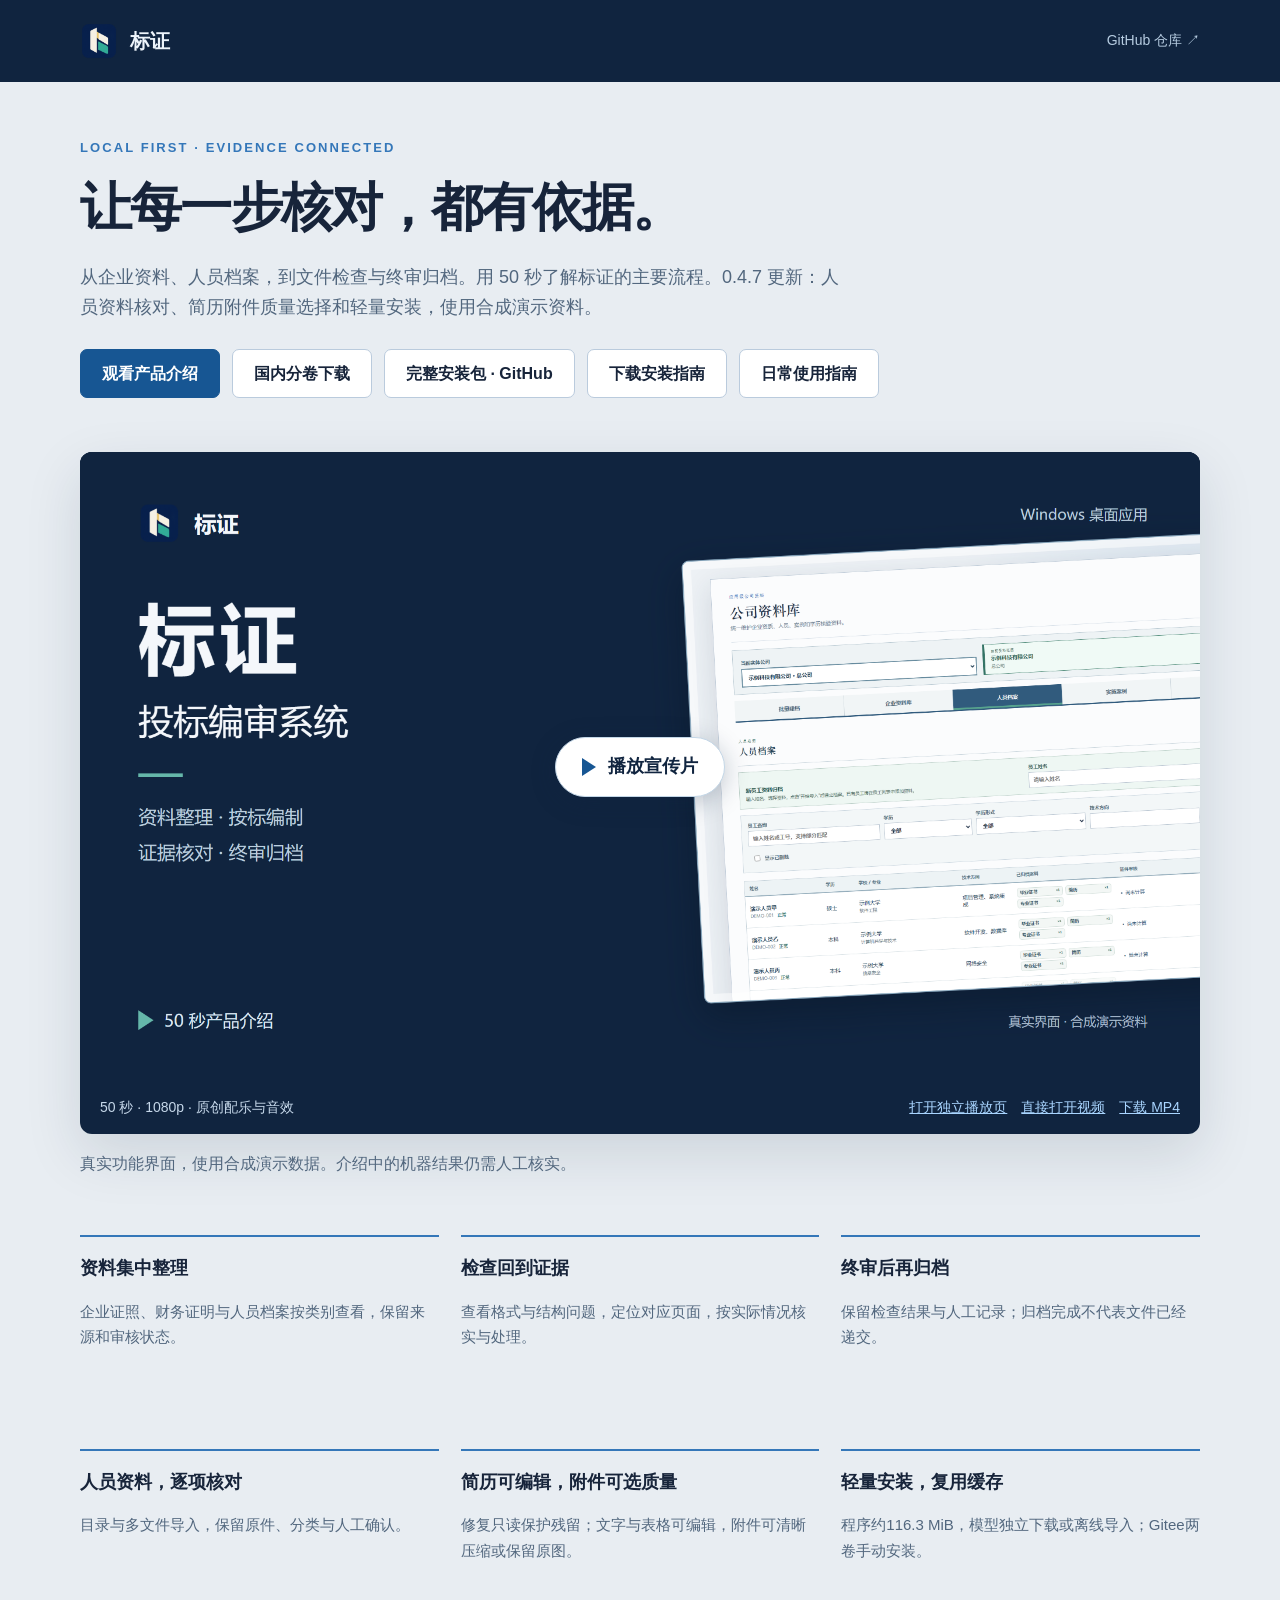
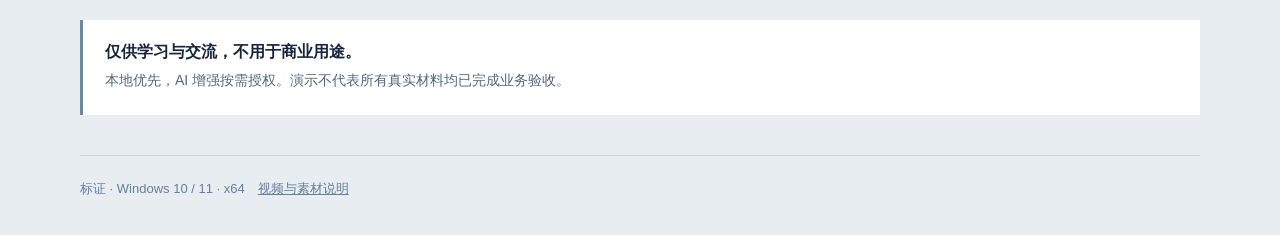
==== commit e6e529b3: "Fix direct product video playback and refresh promotional cover" ====
--- a/index.html
+++ b/index.html
@@ -1,4 +1,4 @@
 <!doctype html>
 <html lang="zh-CN"><head><meta charset="utf-8"><meta name="viewport" content="width=device-width,initial-scale=1"><meta name="description" content="标证：本地优先的资料整理与质量核对工具。观看50秒产品介绍，了解真实界面与主要流程。"><meta name="theme-color" content="#10243f"><title>标证 · 产品介绍</title><link rel="icon" href="videos/logo.png"><style>
 *{box-sizing:border-box}body{margin:0;background:#e8edf2;color:#17243a;font:16px/1.7 "Microsoft YaHei UI","PingFang SC",sans-serif}a{color:inherit}header{background:#10243f;color:#edf4fb}nav,main,footer{width:min(1120px,calc(100% - 40px));margin:auto}nav{display:flex;align-items:center;justify-content:space-between;padding:22px 0;gap:16px}nav strong{display:flex;align-items:center;gap:12px;font-size:20px}nav img{width:38px;height:38px}nav a{font-size:14px;color:#b6cce1;text-decoration:none}.hero{padding:55px 0 28px}.eyebrow{font-size:13px;letter-spacing:.16em;color:#3477b9;font-weight:700}h1{font-size:clamp(30px,5vw,52px);line-height:1.3;letter-spacing:-.035em;margin:15px 0 20px}p{color:#52677e}.hero p{max-width:760px;font-size:18px}.actions{display:flex;flex-wrap:wrap;gap:12px;margin:26px 0}.button{display:inline-block;text-decoration:none;border:1px solid #bacbdd;border-radius:7px;padding:10px 21px;font-weight:600;background:white}.primary{background:#175693;border-color:#175693;color:white}.player{background:#10243f;border-radius:12px;overflow:hidden;box-shadow:0 20px 55px #10243f20}video{display:block;width:100%;aspect-ratio:16/9;background:#10243f}.caption{display:flex;justify-content:space-between;gap:12px;flex-wrap:wrap;padding:14px 20px;color:#c6d8ea;font-size:14px}.caption a{color:#a9d5ff}h2{font-size:24px;margin:0 0 8px}.features{display:grid;grid-template-columns:repeat(3,1fr);gap:22px;padding:42px 0}.features article{border-top:2px solid #3477b9;padding-top:16px}.features h3{font-size:18px;margin:0}.features p{font-size:15px}.notice{background:white;border-left:3px solid #6c88a3;padding:18px 22px;margin-bottom:40px}.notice p{margin:4px 0;font-size:14px}footer{padding:22px 0 35px;border-top:1px solid #ced8e3;font-size:13px;color:#667f98}a:focus-visible,video:focus-visible{outline:3px solid #e6953d;outline-offset:4px}@media(max-width:650px){nav,main,footer{width:calc(100% - 28px)}.hero{padding-top:30px}.features{grid-template-columns:1fr;gap:14px}.caption{padding:12px}.hero p{font-size:16px}.actions .button{padding:9px 15px}nav strong{font-size:18px}}
-</style></head><body><header><nav><strong><img src="videos/logo.png" alt="">标证</strong><a href="https://github.com/yaoyouzhong/Bidding-releases">GitHub 仓库 ↗</a></nav></header><main><section class="hero"><div class="eyebrow">LOCAL FIRST · EVIDENCE CONNECTED</div><h1>让每一步核对，都有依据。</h1><p>从企业资料、人员档案，到文件检查与终审归档。用 50 秒了解标证的主要流程。0.4.7 更新：人员资料核对、简历附件质量选择和轻量安装，使用合成演示资料。</p><div class="actions"><a class="button primary" href="#film">观看产品介绍</a><a class="button" href="https://gitee.com/yaoyouzhong/Bidding-releases/releases/tag/v0.4.7">国内分卷下载</a><a class="button" href="https://github.com/yaoyouzhong/Bidding-releases/releases/latest">完整安装包 · GitHub</a><a class="button" href="guides/installation-guide.html">下载安装指南</a><a class="button" href="guides/daily-use-guide.html">日常使用指南</a></div></section><section aria-label="产品宣传片" id="film"><div class="player"><video controls playsinline preload="metadata" poster="videos/poster-0.4.7.png" aria-label="标证50秒产品宣传片"><source src="videos/biaoshu-intro-0.4.7.mp4" type="video/mp4">浏览器暂不支持播放，请使用下方下载链接。</video><div class="caption"><span>50 秒 · 1080p · 原创配乐与音效</span><a href="videos/biaoshu-intro-0.4.7.mp4" download>下载视频</a></div></div><p>真实功能界面，使用合成演示数据。介绍中的机器结果仍需人工核实。</p></section><section class="features" aria-label="主要功能"><article><h3>资料集中整理</h3><p>企业证照、财务证明与人员档案按类别查看，保留来源和审核状态。</p></article><article><h3>检查回到证据</h3><p>查看格式与结构问题，定位对应页面，按实际情况核实与处理。</p></article><article><h3>终审后再归档</h3><p>保留检查结果与人工记录；归档完成不代表文件已经递交。</p></article></section><section class="features" aria-label="0.4.7更新"><article><h3>人员资料，逐项核对</h3><p>目录与多文件导入，保留原件、分类与人工确认。</p></article><article><h3>简历可编辑，附件可选质量</h3><p>修复只读保护残留；文字与表格可编辑，附件可清晰压缩或保留原图。</p></article><article><h3>轻量安装，复用缓存</h3><p>程序约116.3 MiB，模型独立下载或离线导入；Gitee两卷手动安装。</p></article></section><aside class="notice"><strong>仅供学习与交流，不用于商业用途。</strong><p>本地优先，AI 增强按需授权。演示不代表所有真实材料均已完成业务验收。</p></aside></main><footer>标证 · Windows 10 / 11 · x64　<a href="videos/SOURCES.md">视频与素材说明</a></footer></body></html>+</style><link rel="stylesheet" href="videos/player.css"></head><body><header><nav><strong><img src="videos/logo.png" alt="">标证</strong><a href="https://github.com/yaoyouzhong/Bidding-releases">GitHub 仓库 ↗</a></nav></header><main><section class="hero"><div class="eyebrow">LOCAL FIRST · EVIDENCE CONNECTED</div><h1>让每一步核对，都有依据。</h1><p>从企业资料、人员档案，到文件检查与终审归档。用 50 秒了解标证的主要流程。0.4.7 更新：人员资料核对、简历附件质量选择和轻量安装，使用合成演示资料。</p><div class="actions"><a class="button primary" href="#film" data-play-film>观看产品介绍</a><a class="button" href="https://gitee.com/yaoyouzhong/Bidding-releases/releases/tag/v0.4.7">国内分卷下载</a><a class="button" href="https://github.com/yaoyouzhong/Bidding-releases/releases/latest">完整安装包 · GitHub</a><a class="button" href="guides/installation-guide.html">下载安装指南</a><a class="button" href="guides/daily-use-guide.html">日常使用指南</a></div></section><section aria-label="产品宣传片" id="film"><div class="player" data-film><div class="film-frame"><video controls playsinline preload="none" poster="videos/poster-cover-20261019.png" aria-label="标证50秒产品宣传片"><source src="videos/biaoshu-intro-0.4.7.mp4" type="video/mp4">浏览器暂不支持播放，请使用下方下载链接。</video><div class="film-start"><button class="film-play" data-play-film data-film-start>播放宣传片</button></div></div><p class="film-status" data-film-status role="status" aria-live="polite"></p><div class="caption"><span>50 秒 · 1080p · 原创配乐与音效</span><div class="caption-links"><a href="watch.html">打开独立播放页</a>　<a href="videos/biaoshu-intro-0.4.7.mp4" target="_blank" rel="noopener">直接打开视频</a>　<a href="videos/biaoshu-intro-0.4.7.mp4" download>下载 MP4</a></div></div></div><p>真实功能界面，使用合成演示数据。介绍中的机器结果仍需人工核实。</p></section><section class="features" aria-label="主要功能"><article><h3>资料集中整理</h3><p>企业证照、财务证明与人员档案按类别查看，保留来源和审核状态。</p></article><article><h3>检查回到证据</h3><p>查看格式与结构问题，定位对应页面，按实际情况核实与处理。</p></article><article><h3>终审后再归档</h3><p>保留检查结果与人工记录；归档完成不代表文件已经递交。</p></article></section><section class="features" aria-label="0.4.7更新"><article><h3>人员资料，逐项核对</h3><p>目录与多文件导入，保留原件、分类与人工确认。</p></article><article><h3>简历可编辑，附件可选质量</h3><p>修复只读保护残留；文字与表格可编辑，附件可清晰压缩或保留原图。</p></article><article><h3>轻量安装，复用缓存</h3><p>程序约116.3 MiB，模型独立下载或离线导入；Gitee两卷手动安装。</p></article></section><aside class="notice"><strong>仅供学习与交流，不用于商业用途。</strong><p>本地优先，AI 增强按需授权。演示不代表所有真实材料均已完成业务验收。</p></aside></main><footer>标证 · Windows 10 / 11 · x64　<a href="videos/SOURCES.md">视频与素材说明</a></footer><script src="videos/player.js" defer></script></body></html>
--- a/videos/player.css
+++ b/videos/player.css
@@ -0,0 +1 @@
+.film-frame{position:relative;aspect-ratio:16/9}.film-frame video{width:100%;height:100%;display:block;object-fit:contain}.film-start{position:absolute;inset:0;display:grid;place-items:center;pointer-events:none}.film-play{pointer-events:auto;display:flex;gap:12px;align-items:center;border:1px solid #c4d7e7;border-radius:999px;background:#fff;color:#10243f;padding:16px 26px;font:600 18px/1.4 "Microsoft YaHei UI",sans-serif;box-shadow:0 5px 25px #10243f40;cursor:pointer}.film-play::before{content:"";width:0;height:0;border-block:9px solid transparent;border-left:14px solid #175693}.film-play:focus-visible{outline:3px solid #e6953d;outline-offset:5px}[data-state="playing"] .film-start,[data-state="paused"] .film-start,[data-state="loading"] .film-start{display:none}.film-status{margin:0;padding:0 20px;color:#d4e3f2;font-size:14px}.film-status:not(:empty){padding:12px 20px}.caption a{white-space:nowrap}@media(max-width:650px){.film-play{padding:10px 16px;font-size:15px}.film-status:not(:empty){padding:10px 12px}}@media(prefers-reduced-motion:reduce){html{scroll-behavior:auto}}
